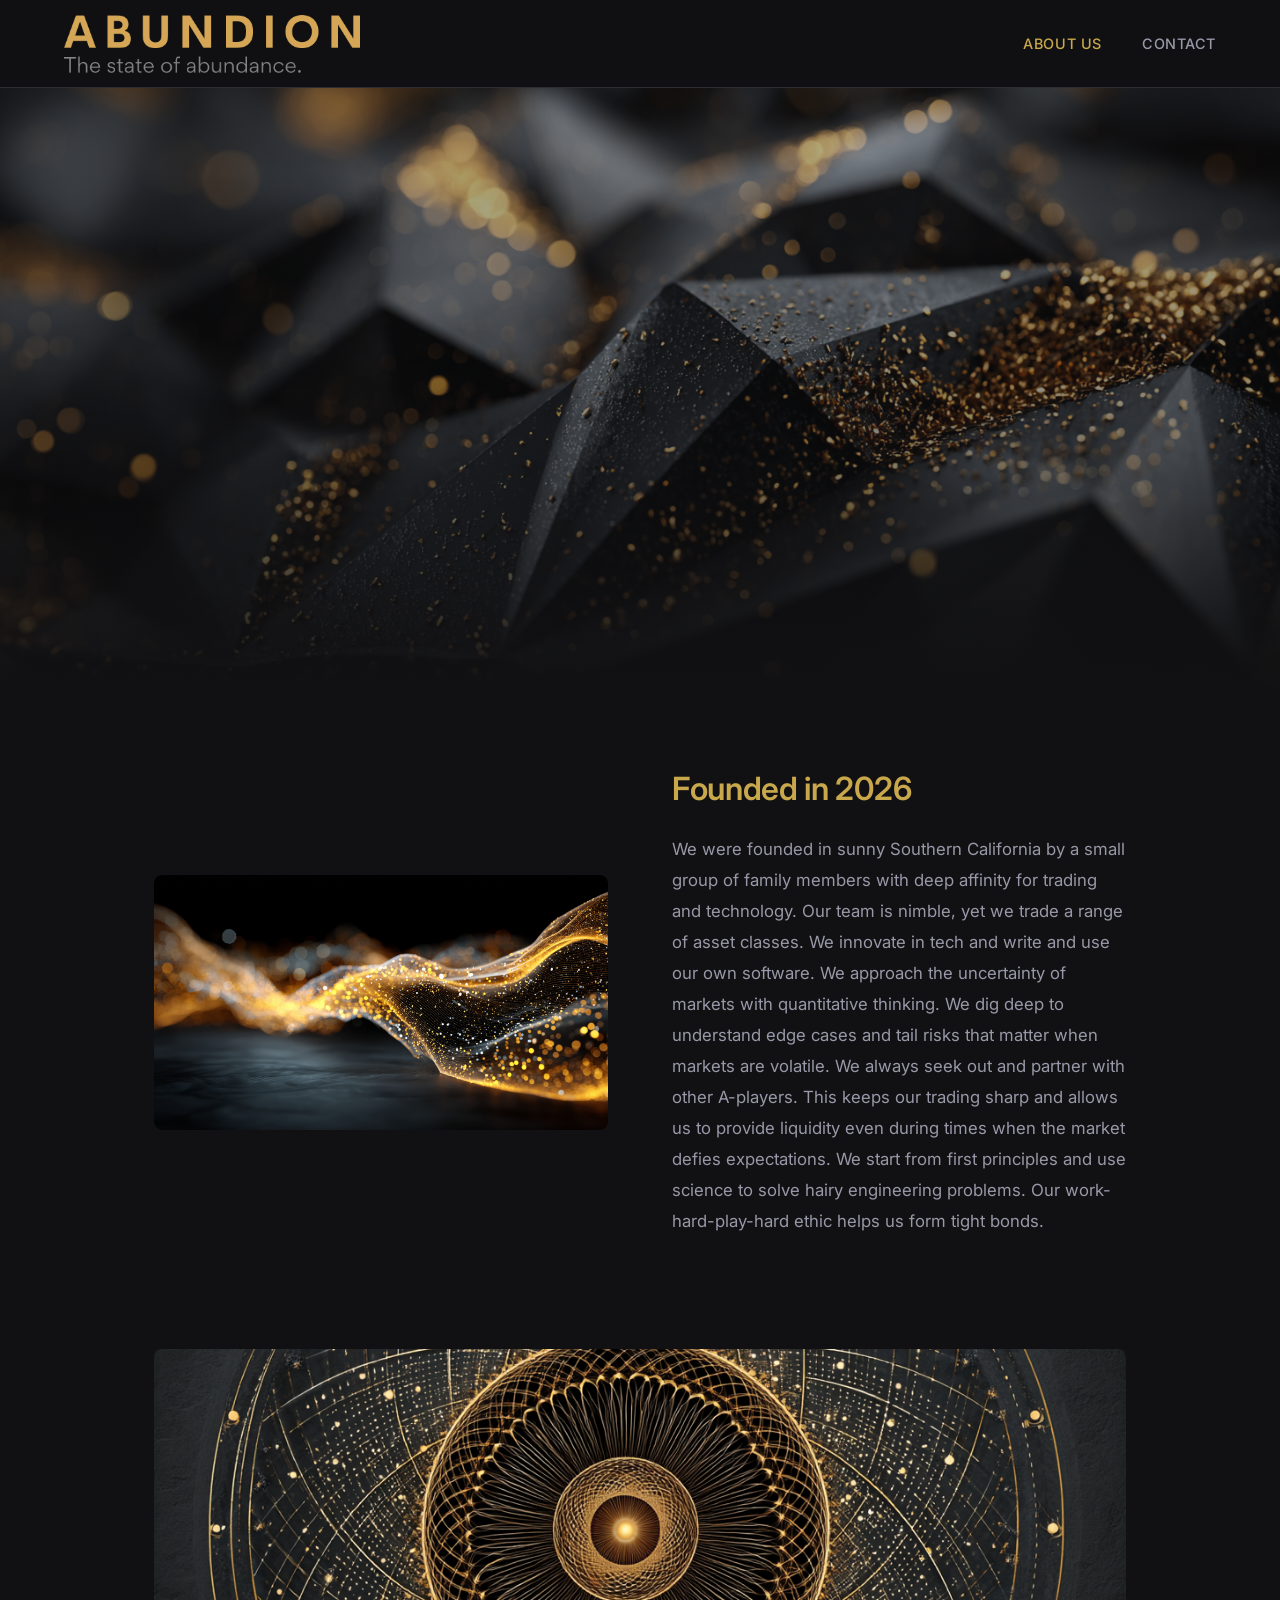
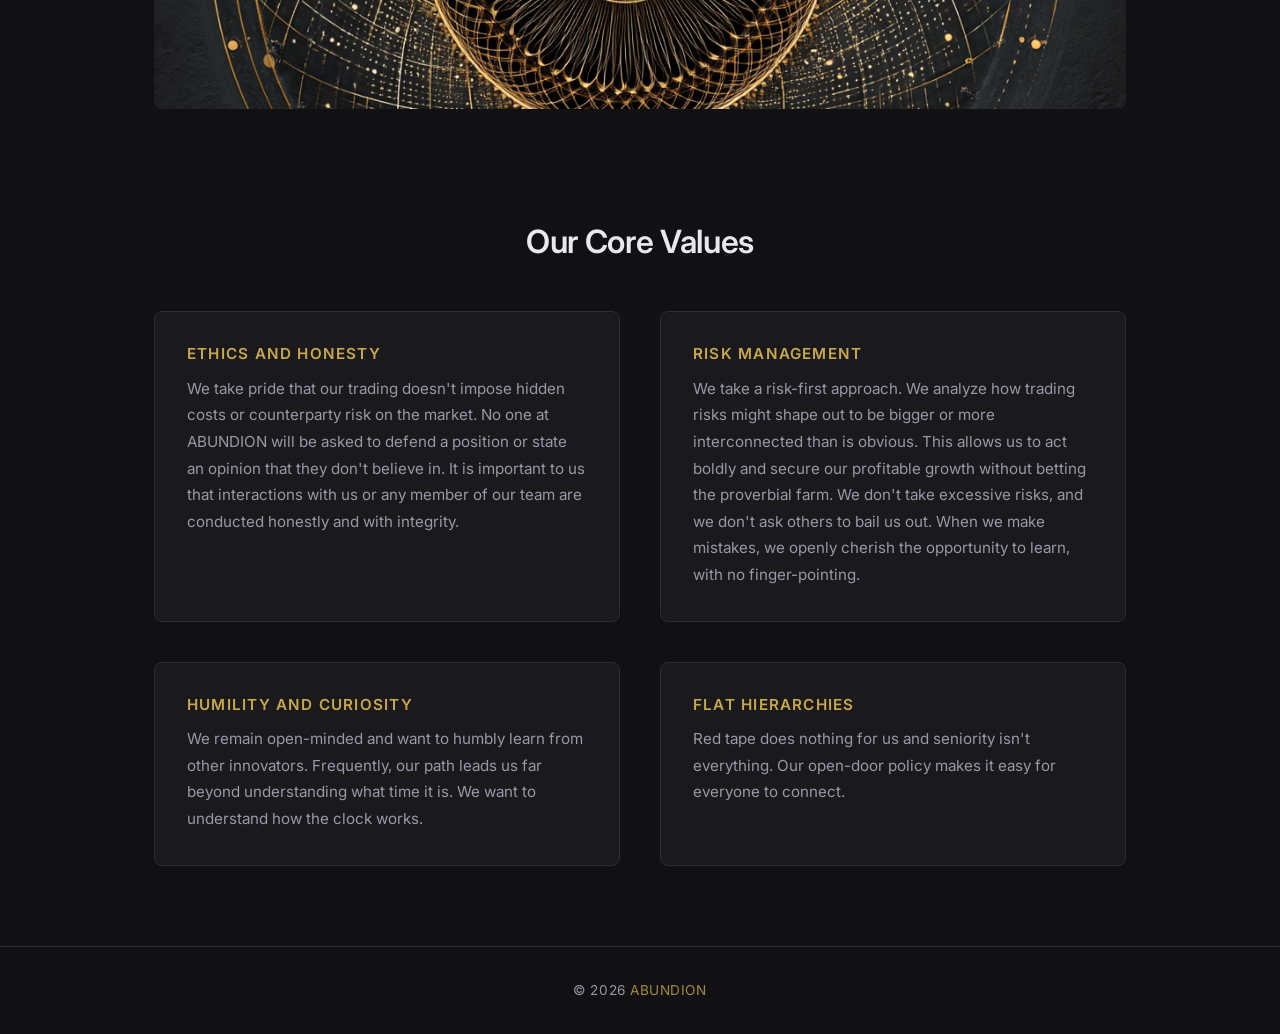
==== index.html @ a4a2eec7 "Initial site" ====
<!DOCTYPE html>
<html lang="en">
<head>
    <meta charset="UTF-8">
    <meta name="viewport" content="width=device-width, initial-scale=1.0">
    <title>ABUNDION &mdash; The state of abundance.</title>
    <link rel="preconnect" href="https://fonts.googleapis.com">
    <link rel="preconnect" href="https://fonts.gstatic.com" crossorigin>
    <link href="https://fonts.googleapis.com/css2?family=Inter:wght@300;400;500;600;700&display=swap" rel="stylesheet">
    <link rel="stylesheet" href="css/style.css">
</head>
<body>

    <!-- Navigation -->
    <nav>
        <a href="index.html" class="nav-logo">
            <img src="Artwork/Logo_dark.png" alt="ABUNDION">
        </a>
        <button class="nav-hamburger" aria-label="Toggle menu">
            <span></span>
            <span></span>
            <span></span>
        </button>
        <ul class="nav-links">
            <li><a href="index.html" class="active">About Us</a></li>
            <li><a href="contact.html">Contact</a></li>
        </ul>
    </nav>

    <main>
        <!-- Hero -->
        <section class="hero">
            <img class="hero-bg" src="Artwork/hero-image-about-us.png" alt="">
            <div class="hero-overlay"></div>
        </section>

        <!-- Founded -->
        <section class="section">
            <div class="founded fade-in">
                <div class="founded-image">
                    <img src="Artwork/founded-in-2026.png" alt="Data streams visualized as golden light">
                </div>
                <div class="founded-text">
                    <h2>Founded in 2026</h2>
                    <p>
                        We were founded in sunny Southern California by a small group of family members with
                        deep affinity for trading and technology. Our team is nimble, yet we trade a range of asset
                        classes. We innovate in tech and write and use our own software. We approach the
                        uncertainty of markets with quantitative thinking. We dig deep to understand edge cases
                        and tail risks that matter when markets are volatile. We always seek out and partner with
                        other A-players. This keeps our trading sharp and allows us to provide liquidity even during
                        times when the market defies expectations. We start from first principles and use science
                        to solve hairy engineering problems. Our work-hard-play-hard ethic helps us form tight
                        bonds.
                    </p>
                </div>
            </div>
        </section>

        <!-- Visual Divider -->
        <div class="image-divider fade-in">
            <img src="Artwork/core-values-b.png" alt="Abstract orbital geometry">
        </div>

        <!-- Core Values -->
        <section class="section">
            <h2 class="fade-in" style="text-align: center; margin-bottom: 0.5rem;">Our Core Values</h2>
            <div class="values-grid">
                <div class="value-card fade-in">
                    <h3>Ethics and Honesty</h3>
                    <p>
                        We take pride that our trading doesn't impose hidden costs or
                        counterparty risk on the market. No one at ABUNDION will be asked to defend a position or
                        state an opinion that they don't believe in. It is important to us that interactions with us or
                        any member of our team are conducted honestly and with integrity.
                    </p>
                </div>
                <div class="value-card fade-in">
                    <h3>Risk Management</h3>
                    <p>
                        We take a risk-first approach. We analyze how trading risks might
                        shape out to be bigger or more interconnected than is obvious. This allows us to act boldly
                        and secure our profitable growth without betting the proverbial farm. We don't take
                        excessive risks, and we don't ask others to bail us out. When we make mistakes, we openly
                        cherish the opportunity to learn, with no finger-pointing.
                    </p>
                </div>
                <div class="value-card fade-in">
                    <h3>Humility and Curiosity</h3>
                    <p>
                        We remain open-minded and want to humbly learn from
                        other innovators. Frequently, our path leads us far beyond understanding what time it is.
                        We want to understand how the clock works.
                    </p>
                </div>
                <div class="value-card fade-in">
                    <h3>Flat Hierarchies</h3>
                    <p>
                        Red tape does nothing for us and seniority isn't everything. Our
                        open-door policy makes it easy for everyone to connect.
                    </p>
                </div>
            </div>
        </section>
    </main>

    <!-- Footer -->
    <footer>
        <p>&copy; 2026 <span>ABUNDION</span></p>
    </footer>

    <script src="js/main.js"></script>
</body>
</html>
---- css/style.css ----
/* ============================================
   ABUNDION — Website Styles
   ============================================ */

/* --- Reset & Base --- */
*, *::before, *::after {
    margin: 0;
    padding: 0;
    box-sizing: border-box;
}

:root {
    --bg-primary: #111113;
    --bg-secondary: #1a1a1c;
    --bg-card: #222224;
    --border: #2e2e32;
    --text-primary: #e8e8ed;
    --text-secondary: #9898a8;
    --gold: #c9a84c;
    --gold-light: #d9bc6a;
    --gold-dim: #a08a40;
    --nav-height: 88px;
}

html {
    scroll-behavior: smooth;
}

body {
    font-family: 'Inter', -apple-system, BlinkMacSystemFont, sans-serif;
    background-color: var(--bg-primary);
    color: var(--text-primary);
    line-height: 1.7;
    font-size: 16px;
    -webkit-font-smoothing: antialiased;
}

img {
    max-width: 100%;
    height: auto;
    display: block;
}

a {
    color: var(--gold);
    text-decoration: none;
    transition: color 0.2s ease;
}

a:hover {
    color: var(--gold-light);
}

/* --- Typography --- */
h1, h2, h3 {
    font-weight: 600;
    line-height: 1.3;
}

h1 {
    font-size: 2.8rem;
    letter-spacing: -0.02em;
}

h2 {
    font-size: 2rem;
    letter-spacing: -0.01em;
}

h3 {
    font-size: 1.15rem;
    text-transform: uppercase;
    letter-spacing: 0.08em;
    color: var(--gold);
}

/* --- Navigation --- */
nav {
    position: fixed;
    top: 0;
    left: 0;
    right: 0;
    height: var(--nav-height);
    background: rgba(17, 17, 19, 0.92);
    backdrop-filter: blur(12px);
    -webkit-backdrop-filter: blur(12px);
    border-bottom: 1px solid var(--border);
    z-index: 1000;
    display: flex;
    align-items: center;
    justify-content: space-between;
    padding: 0 clamp(1.5rem, 5vw, 4rem);
}

.nav-logo {
    display: flex;
    align-items: center;
}

.nav-logo img {
    height: 58px;
    width: auto;
}

.nav-links {
    display: flex;
    align-items: center;
    gap: 2.5rem;
    list-style: none;
}

.nav-links a {
    color: var(--text-secondary);
    font-size: 0.9rem;
    font-weight: 500;
    letter-spacing: 0.04em;
    text-transform: uppercase;
    transition: color 0.2s ease;
}

.nav-links a:hover,
.nav-links a.active {
    color: var(--gold);
}

.nav-hamburger {
    display: none;
    flex-direction: column;
    gap: 5px;
    cursor: pointer;
    padding: 4px;
    background: none;
    border: none;
}

.nav-hamburger span {
    display: block;
    width: 24px;
    height: 2px;
    background: var(--text-primary);
    border-radius: 2px;
    transition: transform 0.3s ease, opacity 0.3s ease;
}

.nav-hamburger.open span:nth-child(1) {
    transform: translateY(7px) rotate(45deg);
}

.nav-hamburger.open span:nth-child(2) {
    opacity: 0;
}

.nav-hamburger.open span:nth-child(3) {
    transform: translateY(-7px) rotate(-45deg);
}

/* --- Hero Section --- */
.hero {
    position: relative;
    width: 100%;
    height: 70vh;
    min-height: 400px;
    max-height: 600px;
    margin-top: var(--nav-height);
    overflow: hidden;
    display: flex;
    align-items: center;
    justify-content: center;
}

.hero-bg {
    position: absolute;
    inset: 0;
    width: 100%;
    height: 100%;
    object-fit: cover;
}

.hero-overlay {
    position: absolute;
    inset: 0;
    background: linear-gradient(
        to bottom,
        rgba(17, 17, 19, 0.3) 0%,
        rgba(17, 17, 19, 0.5) 60%,
        rgba(17, 17, 19, 1) 100%
    );
}

.hero-content {
    position: relative;
    z-index: 1;
    text-align: center;
    padding: 0 2rem;
}

.hero-content h1 {
    font-size: clamp(2.2rem, 5vw, 3.5rem);
    margin-bottom: 0.5rem;
}

.hero-content p {
    font-size: 1.2rem;
    color: var(--text-secondary);
    font-weight: 300;
    letter-spacing: 0.06em;
}

/* --- Content Sections --- */
.section {
    padding: 5rem clamp(1.5rem, 5vw, 4rem);
    max-width: 1100px;
    margin: 0 auto;
}

/* --- Founded Section --- */
.founded {
    display: grid;
    grid-template-columns: 1fr 1fr;
    gap: 4rem;
    align-items: center;
}

.founded-image {
    border-radius: 8px;
    overflow: hidden;
}

.founded-image img {
    width: 100%;
    height: 100%;
    object-fit: cover;
    border-radius: 8px;
}

.founded-text h2 {
    margin-bottom: 1.5rem;
    color: var(--gold);
}

.founded-text p {
    color: var(--text-secondary);
    font-size: 1.05rem;
    line-height: 1.85;
}

/* --- Image Divider --- */
.image-divider {
    width: 100%;
    max-width: 1100px;
    margin: 2rem auto;
    padding: 0 clamp(1.5rem, 5vw, 4rem);
}

.image-divider img {
    width: 100%;
    border-radius: 8px;
    max-height: 360px;
    object-fit: cover;
}

/* --- Core Values Section --- */
.values-grid {
    display: grid;
    grid-template-columns: 1fr 1fr;
    gap: 2.5rem;
    margin-top: 3rem;
}

.value-card {
    background: var(--bg-secondary);
    border: 1px solid var(--border);
    border-radius: 8px;
    padding: 2rem;
    transition: border-color 0.3s ease, transform 0.3s ease;
}

.value-card:hover {
    border-color: var(--gold-dim);
    transform: translateY(-2px);
}

.value-card h3 {
    margin-bottom: 0.75rem;
    font-size: 0.95rem;
}

.value-card p {
    color: var(--text-secondary);
    font-size: 0.95rem;
    line-height: 1.75;
}

/* --- Contact Page --- */
.contact-header {
    margin-top: var(--nav-height);
    padding: 4rem clamp(1.5rem, 5vw, 4rem) 2rem;
    text-align: center;
    max-width: 600px;
    margin-left: auto;
    margin-right: auto;
}

.contact-header h1 {
    font-size: clamp(2rem, 4vw, 2.8rem);
    margin-bottom: 1rem;
    padding-top: 2rem;
}

.contact-header p {
    color: var(--text-secondary);
    font-size: 1.05rem;
}

.contact-form-wrapper {
    max-width: 600px;
    margin: 0 auto;
    padding: 2rem clamp(1.5rem, 5vw, 4rem) 5rem;
}

.contact-form {
    background: var(--bg-secondary);
    border: 1px solid var(--border);
    border-radius: 8px;
    padding: 2.5rem;
}

.form-group {
    margin-bottom: 1.5rem;
}

.form-group label {
    display: block;
    font-size: 0.85rem;
    font-weight: 500;
    text-transform: uppercase;
    letter-spacing: 0.06em;
    color: var(--text-secondary);
    margin-bottom: 0.5rem;
}

.form-group input,
.form-group textarea {
    width: 100%;
    padding: 0.75rem 1rem;
    background: var(--bg-primary);
    border: 1px solid var(--border);
    border-radius: 6px;
    color: var(--text-primary);
    font-family: inherit;
    font-size: 0.95rem;
    transition: border-color 0.2s ease;
    outline: none;
}

.form-group input:focus,
.form-group textarea:focus {
    border-color: var(--gold);
}

.form-group textarea {
    resize: vertical;
    min-height: 140px;
}

.form-submit {
    display: inline-block;
    padding: 0.8rem 2.5rem;
    background: transparent;
    color: var(--gold);
    font-family: inherit;
    font-size: 0.9rem;
    font-weight: 600;
    text-transform: uppercase;
    letter-spacing: 0.06em;
    border: 1px solid var(--gold);
    border-radius: 6px;
    cursor: pointer;
    transition: background 0.2s ease, color 0.2s ease, transform 0.1s ease;
    width: 100%;
}

.form-submit:hover {
    background: var(--gold);
    color: var(--bg-primary);
}

.form-submit:active {
    transform: scale(0.98);
}

.form-status {
    text-align: center;
    margin-top: 1rem;
    font-size: 0.9rem;
    min-height: 1.4em;
}

.form-status.success {
    color: #6fcf97;
}

.form-status.error {
    color: #eb5757;
}

/* --- Footer --- */
footer {
    border-top: 1px solid var(--border);
    padding: 2rem clamp(1.5rem, 5vw, 4rem);
    text-align: center;
    color: var(--text-secondary);
    font-size: 0.85rem;
    letter-spacing: 0.04em;
}

footer span {
    color: var(--gold-dim);
}

/* --- Fade-in Animation --- */
.fade-in {
    opacity: 0;
    transform: translateY(24px);
    transition: opacity 0.7s ease, transform 0.7s ease;
}

.fade-in.visible {
    opacity: 1;
    transform: translateY(0);
}

/* --- Responsive --- */
@media (max-width: 768px) {
    .nav-links {
        position: fixed;
        top: var(--nav-height);
        left: 0;
        right: 0;
        background: rgba(17, 17, 19, 0.97);
        backdrop-filter: blur(12px);
        -webkit-backdrop-filter: blur(12px);
        flex-direction: column;
        padding: 2rem 0;
        gap: 1.5rem;
        border-bottom: 1px solid var(--border);
        transform: translateY(-100%);
        opacity: 0;
        pointer-events: none;
        transition: transform 0.3s ease, opacity 0.3s ease;
    }

    .nav-links.open {
        transform: translateY(0);
        opacity: 1;
        pointer-events: all;
    }

    .nav-hamburger {
        display: flex;
    }

    .hero {
        height: 50vh;
        min-height: 300px;
    }

    h1 {
        font-size: 2rem;
    }

    .founded {
        grid-template-columns: 1fr;
        gap: 2rem;
    }

    .values-grid {
        grid-template-columns: 1fr;
    }

    .contact-form {
        padding: 1.5rem;
    }
}
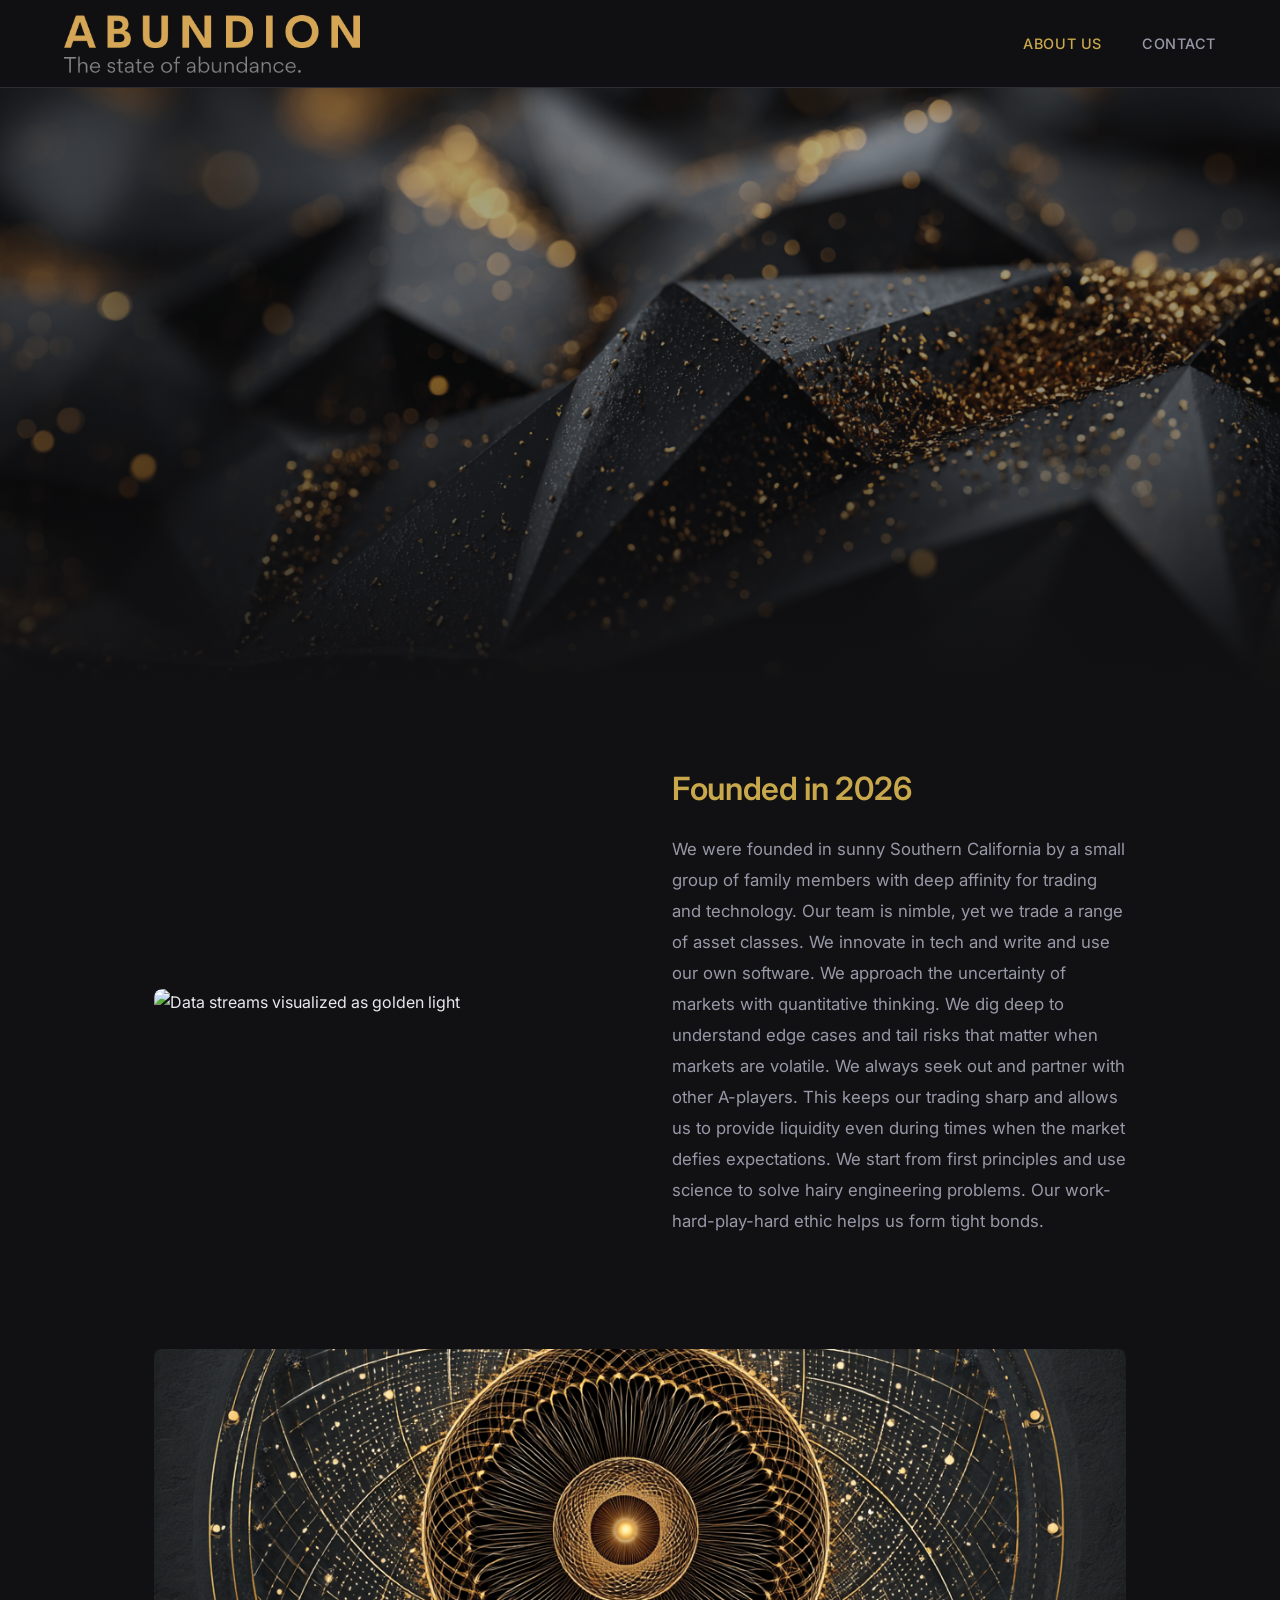
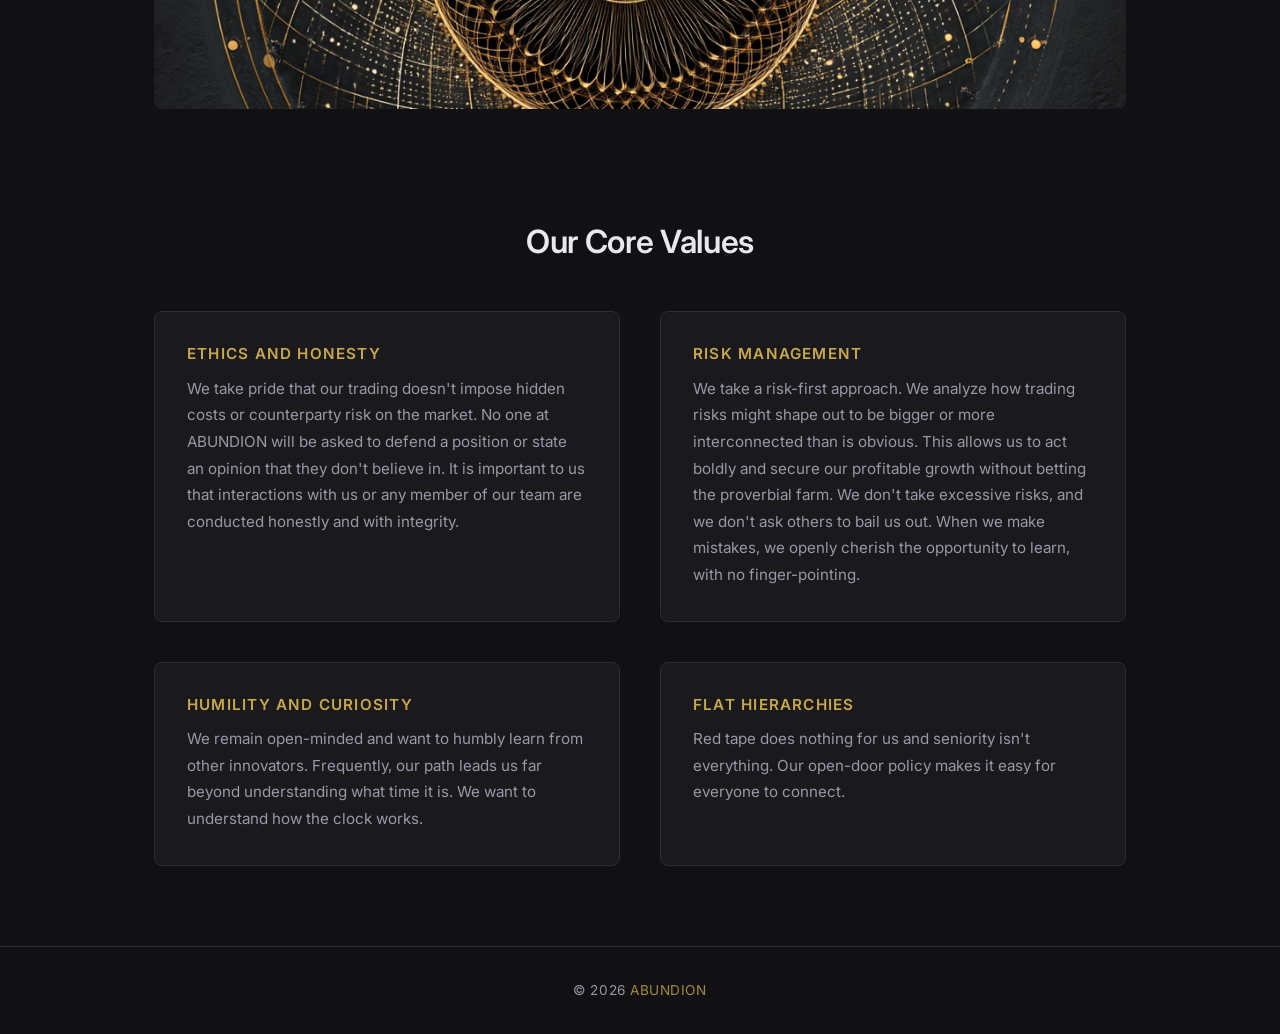
==== commit 964f718e: "Swap founded image to portrait orientation (C)" ====
--- a/index.html
+++ b/index.html
@@ -38,7 +38,7 @@
         <section class="section">
             <div class="founded fade-in">
                 <div class="founded-image">
-                    <img src="Artwork/founded-in-2026.png" alt="Data streams visualized as golden light">
+                    <img src="Artwork/founded-in-2026-c.png" alt="Data streams visualized as golden light">
                 </div>
                 <div class="founded-text">
                     <h2>Founded in 2026</h2>
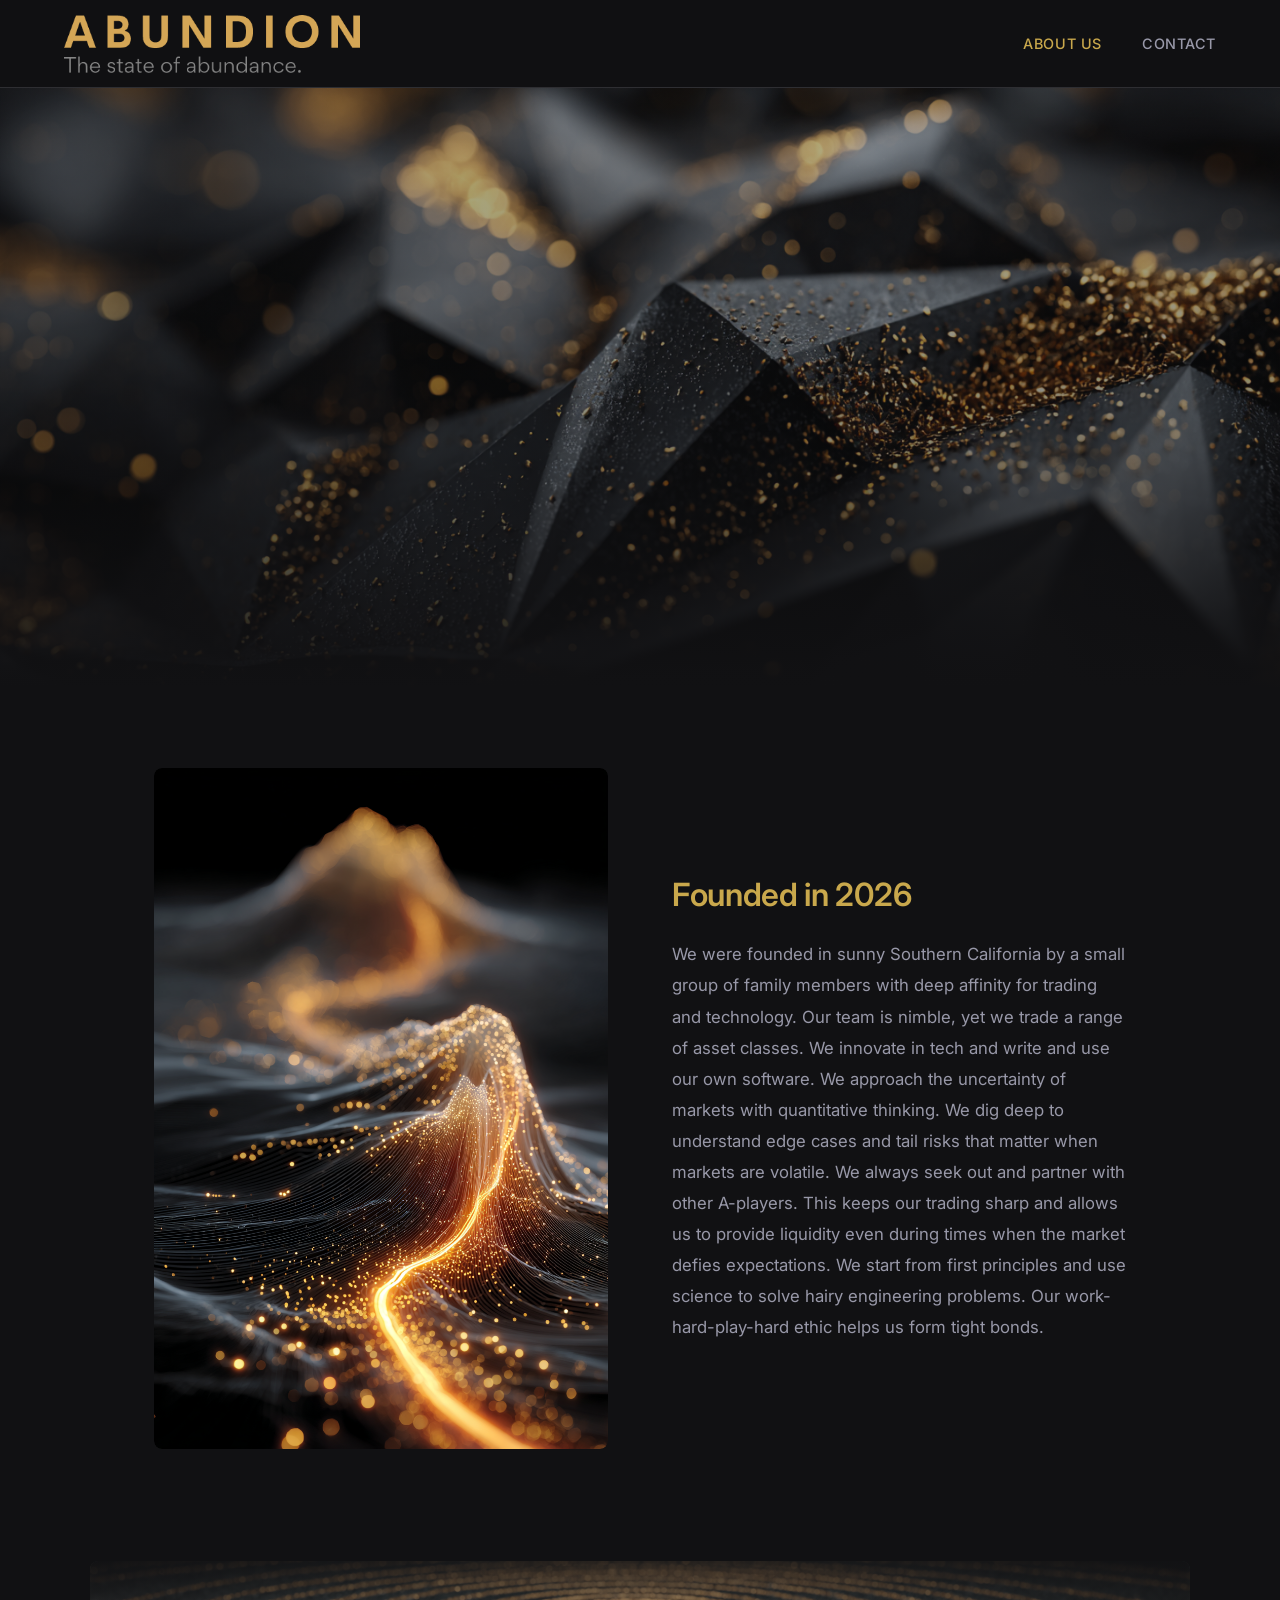
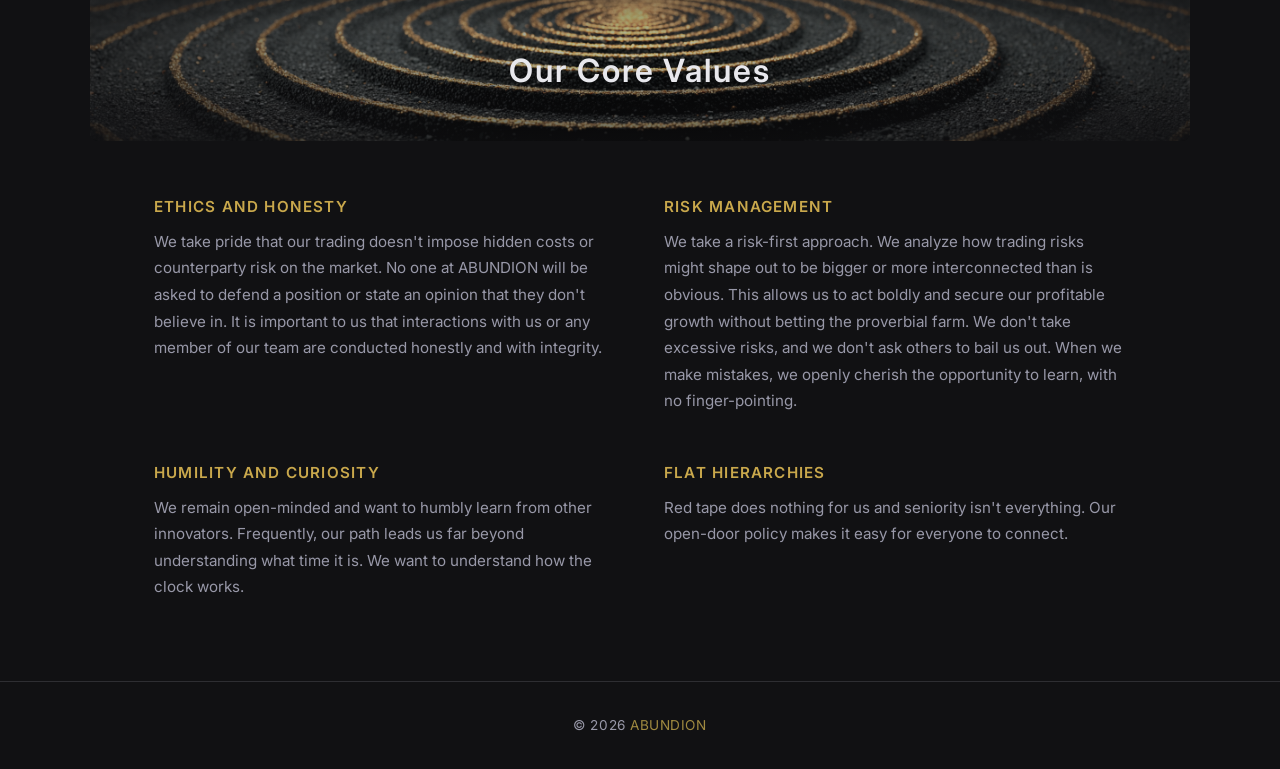
==== commit 06f742f5: "Redesign core values: panoramic banner with vignette, remove card boxes" ====
--- a/index.html
+++ b/index.html
@@ -57,16 +57,17 @@
             </div>
         </section>
 
-        <!-- Visual Divider -->
-        <div class="image-divider fade-in">
-            <img src="Artwork/core-values-b.png" alt="Abstract orbital geometry">
-        </div>
+        <!-- Core Values Banner -->
+        <section class="values-banner fade-in">
+            <img class="values-banner-bg" src="Artwork/core-values-i.png" alt="">
+            <div class="values-banner-overlay"></div>
+            <h2 class="values-banner-title">Our Core Values</h2>
+        </section>
 
         <!-- Core Values -->
-        <section class="section">
-            <h2 class="fade-in" style="text-align: center; margin-bottom: 0.5rem;">Our Core Values</h2>
-            <div class="values-grid">
-                <div class="value-card fade-in">
+        <section class="section section-values">
+            <div class="values-list">
+                <div class="value-item fade-in">
                     <h3>Ethics and Honesty</h3>
                     <p>
                         We take pride that our trading doesn't impose hidden costs or
@@ -75,7 +76,7 @@
                         any member of our team are conducted honestly and with integrity.
                     </p>
                 </div>
-                <div class="value-card fade-in">
+                <div class="value-item fade-in">
                     <h3>Risk Management</h3>
                     <p>
                         We take a risk-first approach. We analyze how trading risks might
@@ -85,7 +86,7 @@
                         cherish the opportunity to learn, with no finger-pointing.
                     </p>
                 </div>
-                <div class="value-card fade-in">
+                <div class="value-item fade-in">
                     <h3>Humility and Curiosity</h3>
                     <p>
                         We remain open-minded and want to humbly learn from
@@ -93,7 +94,7 @@
                         We want to understand how the clock works.
                     </p>
                 </div>
-                <div class="value-card fade-in">
+                <div class="value-item fade-in">
                     <h3>Flat Hierarchies</h3>
                     <p>
                         Red tape does nothing for us and seniority isn't everything. Our
--- a/css/style.css
+++ b/css/style.css
@@ -259,7 +259,73 @@
     object-fit: cover;
 }
 
-/* --- Core Values Section --- */
+/* --- Core Values Banner --- */
+.values-banner {
+    position: relative;
+    max-width: 1100px;
+    margin: 2rem auto 0;
+    padding: 0 clamp(1.5rem, 5vw, 4rem);
+    height: 180px;
+    overflow: hidden;
+    display: flex;
+    align-items: center;
+    justify-content: center;
+    border-radius: 8px;
+}
+
+.values-banner-bg {
+    position: absolute;
+    inset: 0;
+    width: 100%;
+    height: 100%;
+    object-fit: cover;
+    border-radius: 8px;
+}
+
+.values-banner-overlay {
+    position: absolute;
+    inset: 0;
+    background: radial-gradient(
+        ellipse at center,
+        rgba(17, 17, 19, 0.25) 0%,
+        rgba(17, 17, 19, 0.55) 55%,
+        rgba(17, 17, 19, 0.95) 100%
+    );
+}
+
+.values-banner-title {
+    position: relative;
+    z-index: 1;
+    font-size: 2rem;
+    letter-spacing: 0.06em;
+    color: var(--text-primary);
+    margin-top: 2.5rem;
+}
+
+/* --- Values List (no boxes) --- */
+.section-values {
+    padding-top: 2rem;
+}
+
+.values-list {
+    display: grid;
+    grid-template-columns: 1fr 1fr;
+    gap: 3rem;
+    margin-top: 1.5rem;
+}
+
+.value-item h3 {
+    margin-bottom: 0.75rem;
+    font-size: 0.95rem;
+}
+
+.value-item p {
+    color: var(--text-secondary);
+    font-size: 0.95rem;
+    line-height: 1.75;
+}
+
+/* --- Core Values Section (boxed) --- */
 .values-grid {
     display: grid;
     grid-template-columns: 1fr 1fr;
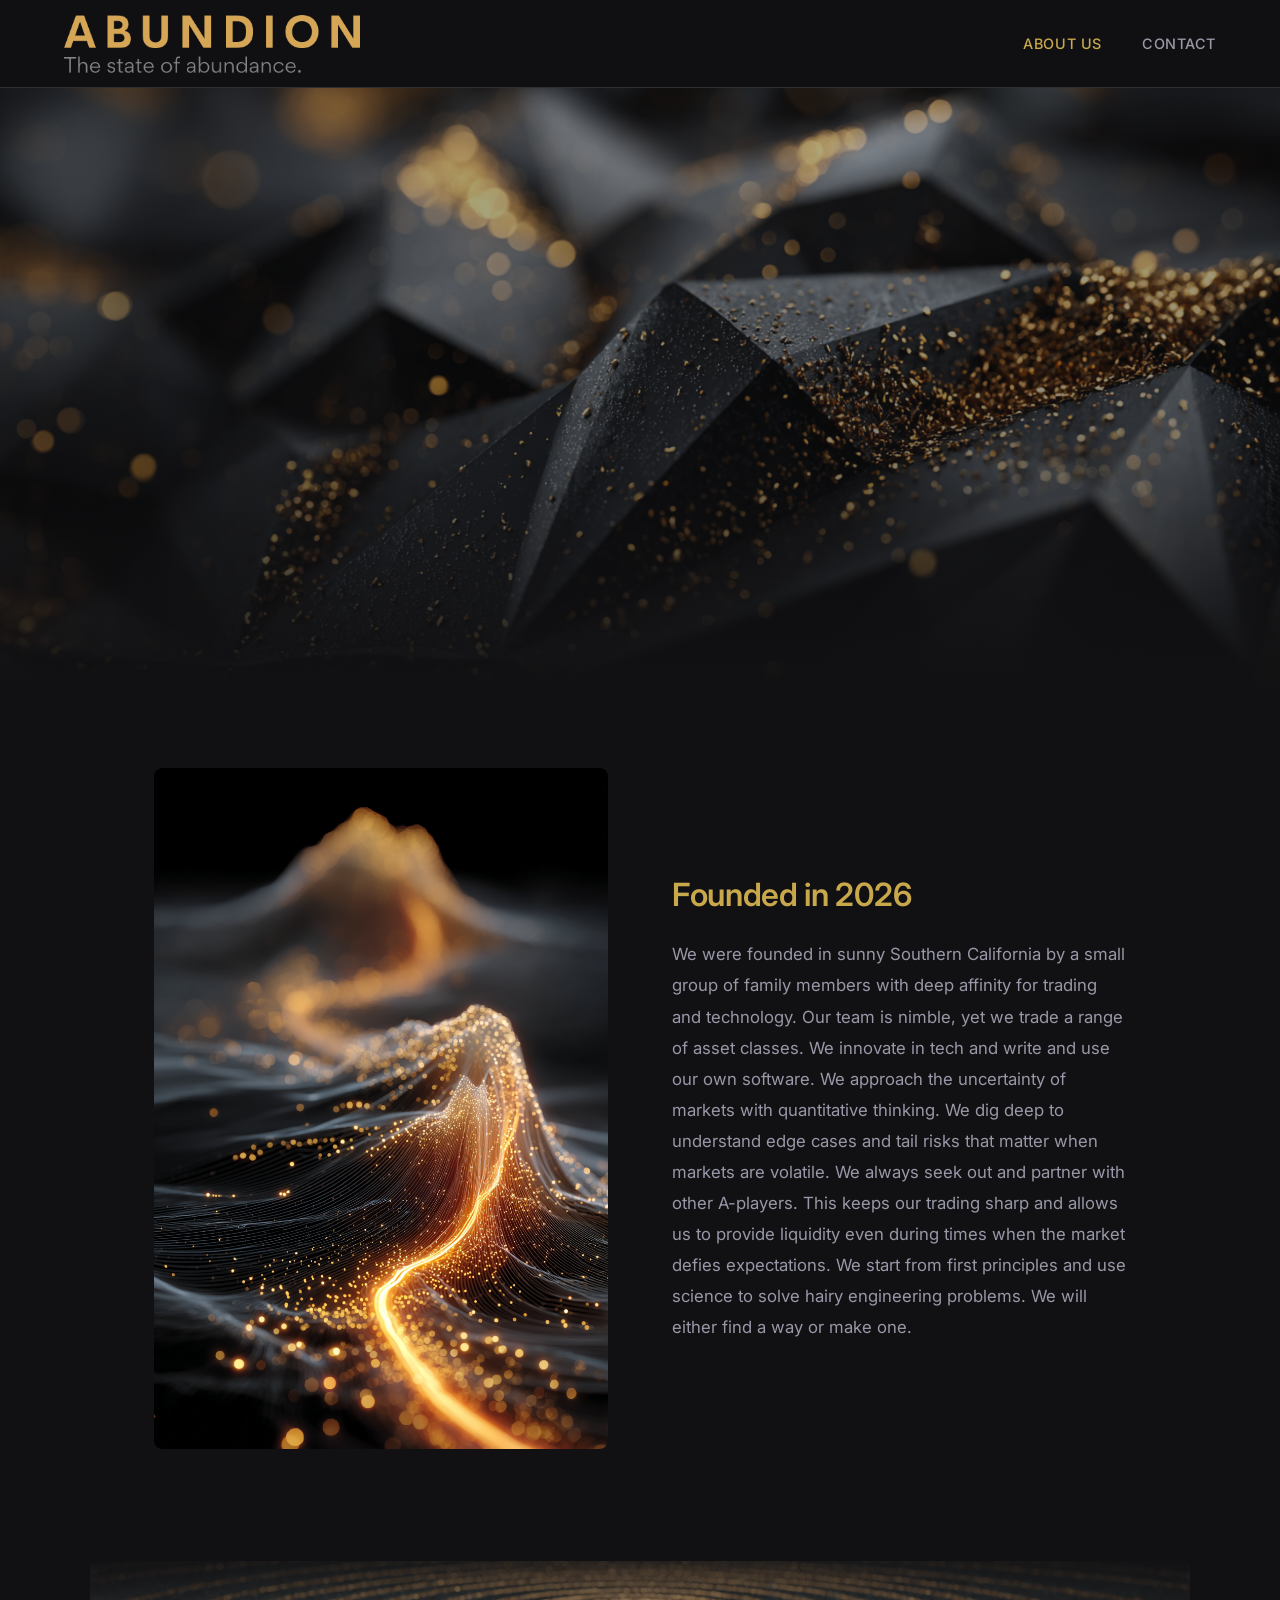
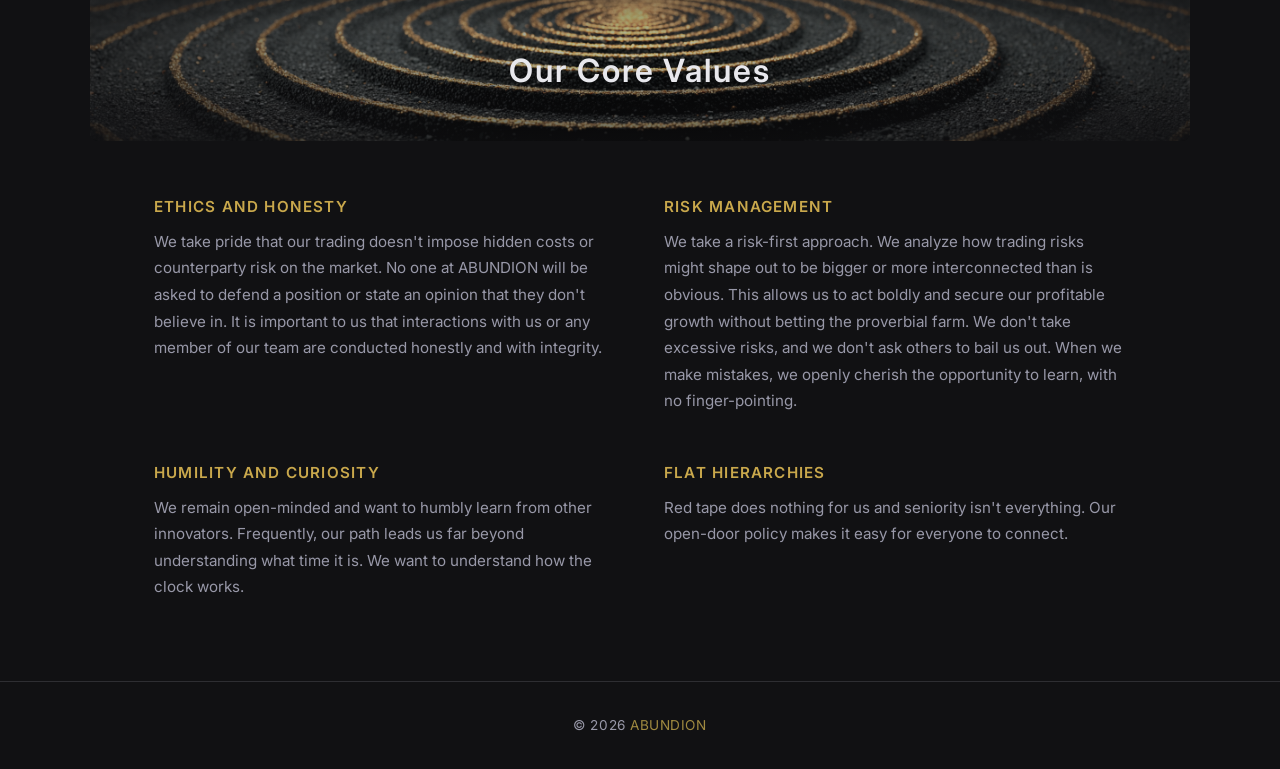
==== commit 45fb005c: "Update founded copy, gitignore unused artwork" ====
--- a/index.html
+++ b/index.html
@@ -50,8 +50,7 @@
                         and tail risks that matter when markets are volatile. We always seek out and partner with
                         other A-players. This keeps our trading sharp and allows us to provide liquidity even during
                         times when the market defies expectations. We start from first principles and use science
-                        to solve hairy engineering problems. Our work-hard-play-hard ethic helps us form tight
-                        bonds.
+                        to solve hairy engineering problems. We will either find a way or make one.
                     </p>
                 </div>
             </div>
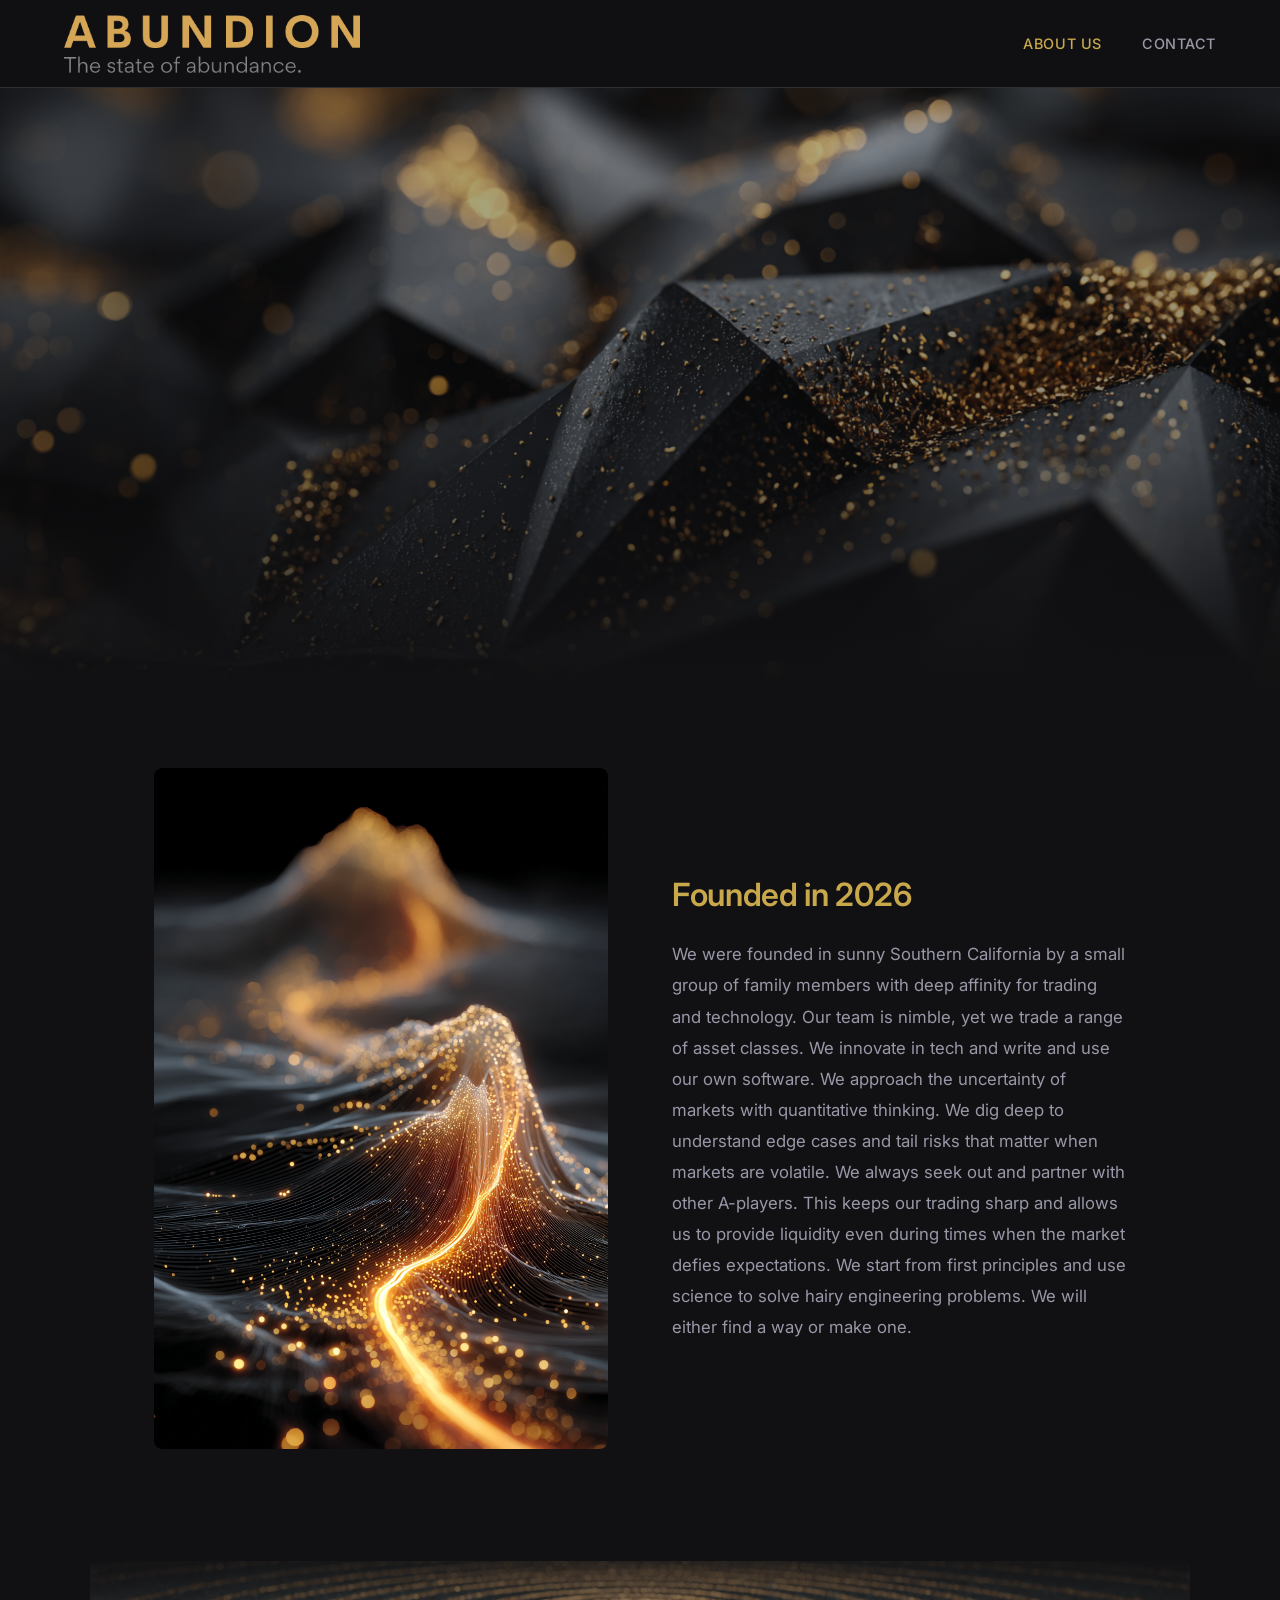
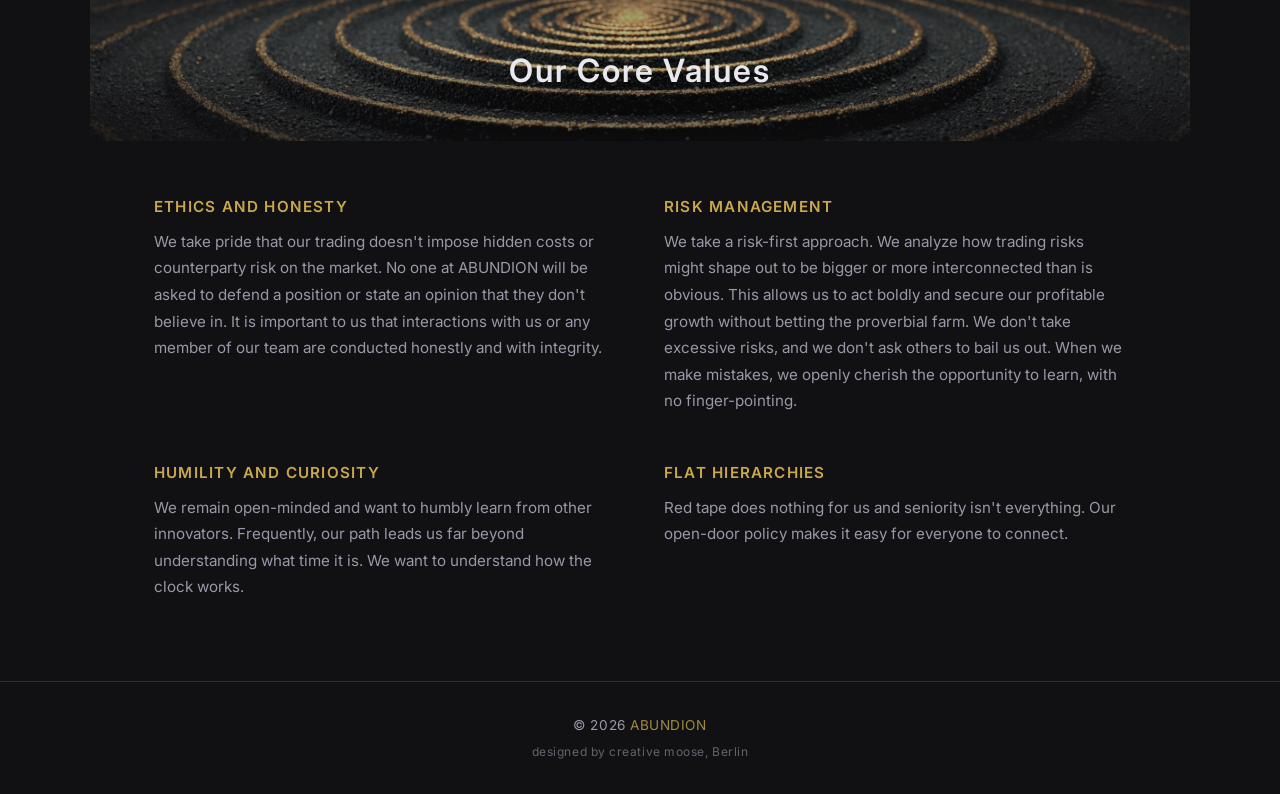
==== commit 4149fa9a: "Add designer credit to footer" ====
--- a/index.html
+++ b/index.html
@@ -7,6 +7,9 @@
     <link rel="preconnect" href="https://fonts.googleapis.com">
     <link rel="preconnect" href="https://fonts.gstatic.com" crossorigin>
     <link href="https://fonts.googleapis.com/css2?family=Inter:wght@300;400;500;600;700&display=swap" rel="stylesheet">
+    <link rel="icon" type="image/x-icon" href="favicon.ico">
+    <link rel="icon" type="image/png" sizes="32x32" href="favicon-32x32.png">
+    <link rel="apple-touch-icon" sizes="180x180" href="apple-touch-icon.png">
     <link rel="stylesheet" href="css/style.css">
 </head>
 <body>
@@ -107,6 +110,7 @@
     <!-- Footer -->
     <footer>
         <p>&copy; 2026 <span>ABUNDION</span></p>
+        <p class="footer-credit">designed by creative moose, Berlin</p>
     </footer>
 
     <script src="js/main.js"></script>
--- a/css/style.css
+++ b/css/style.css
@@ -358,30 +358,46 @@
 }
 
 /* --- Contact Page --- */
-.contact-header {
+.contact-layout {
     margin-top: var(--nav-height);
-    padding: 4rem clamp(1.5rem, 5vw, 4rem) 2rem;
-    text-align: center;
-    max-width: 600px;
+    display: grid;
+    grid-template-columns: 1fr 1fr;
+    max-width: 1100px;
     margin-left: auto;
     margin-right: auto;
+    padding: 4rem clamp(1.5rem, 5vw, 4rem) 5rem;
+    gap: 3rem;
+    align-items: center;
+    min-height: calc(100vh - var(--nav-height) - 80px);
+}
+
+.contact-image {
+    position: relative;
+}
+
+.contact-image img {
+    width: 100%;
+    border-radius: 8px;
+    mask-image: radial-gradient(ellipse at center, rgba(0,0,0,1) 40%, rgba(0,0,0,0) 75%);
+    -webkit-mask-image: radial-gradient(ellipse at center, rgba(0,0,0,1) 40%, rgba(0,0,0,0) 75%);
+}
+
+.contact-content {
+    max-width: 500px;
+}
+
+.contact-header {
+    margin-bottom: 2rem;
 }
 
 .contact-header h1 {
     font-size: clamp(2rem, 4vw, 2.8rem);
-    margin-bottom: 1rem;
-    padding-top: 2rem;
+    margin-bottom: 0.5rem;
 }
 
 .contact-header p {
     color: var(--text-secondary);
     font-size: 1.05rem;
-}
-
-.contact-form-wrapper {
-    max-width: 600px;
-    margin: 0 auto;
-    padding: 2rem clamp(1.5rem, 5vw, 4rem) 5rem;
 }
 
 .contact-form {
@@ -482,6 +498,13 @@
 
 footer span {
     color: var(--gold-dim);
+}
+
+.footer-credit {
+    margin-top: 0.3rem;
+    font-size: 0.75rem;
+    color: var(--text-secondary);
+    opacity: 0.6;
 }
 
 /* --- Fade-in Animation --- */
@@ -544,6 +567,15 @@
         grid-template-columns: 1fr;
     }
 
+    .contact-layout {
+        grid-template-columns: 1fr;
+    }
+
+    .contact-image {
+        max-width: 300px;
+        margin: 0 auto;
+    }
+
     .contact-form {
         padding: 1.5rem;
     }
